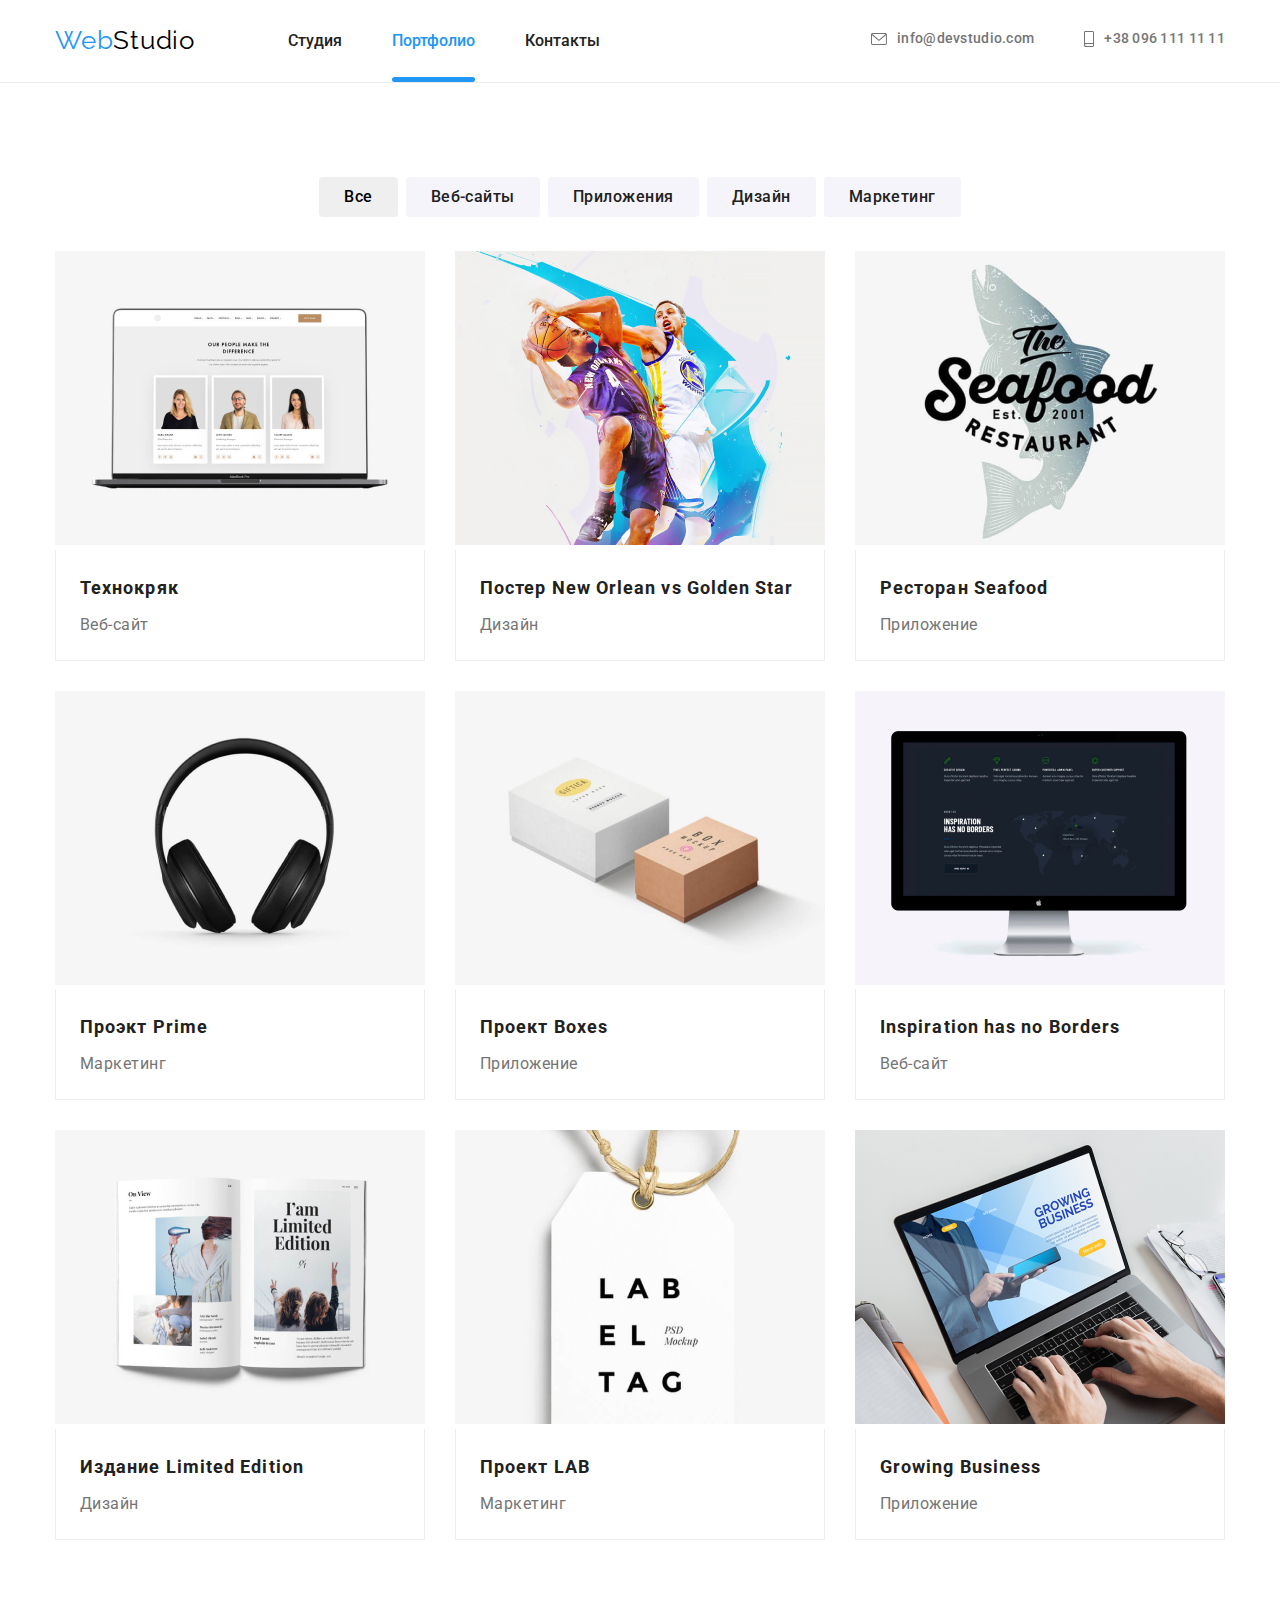
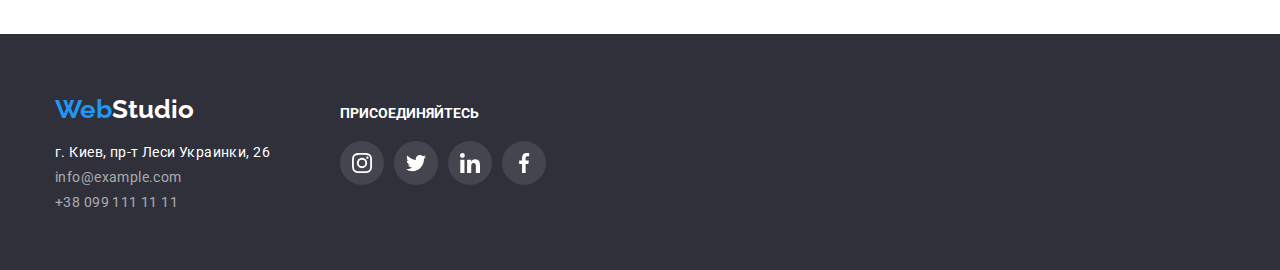
==== portfolio.html @ 8b9a1e79 "начинаем 6 дз" ====
<!DOCTYPE html>
<html lang="ru">
<head>
    <meta charset="UTF-8">
    <meta http-equiv="X-UA-Compatible" content="IE=edge">
    <meta name="viewport" content="width=device-width, initial-scale=1.0">
    <title>goit-markup-hw-02</title>
    <link rel="preconnect" href="https://fonts.gstatic.com">
    <link href="https://fonts.googleapis.com/css2?family=Roboto:wght@400;500;700&display=swap" rel="stylesheet">
    <link rel="preconnect" href="https://fonts.gstatic.com">
    <link href="https://fonts.googleapis.com/css2?family=Raleway:wght@700&display=swap" rel="stylesheet">
    <link rel="stylesheet" href="https://cdnjs.cloudflare.com/ajax/libs/modern-normalize/1.0.0/modern-normalize.min.css">
    <link rel="stylesheet" href="./CSS/style.css">
</head>
<body>
    <header class="header">
        <div class="container main-nav" >
        <a href="./" class="logo">
            <span class="logo-web">Web</span><span class="logo-studio">Studio</span> </a>
        <nav class="nav-font">
            <ul class="nav-list">
                <li class="item">
                    <a href="./index.html" class="next-link">Студия</a>
                </li>
                <li class="item">
                    <a href="#" class="next-link active-link">Портфолио</a>
                </li>
                <li class="item">
                    <a href="#" class="next-link">Контакты</a>
                </li>
            </ul>
        </nav>
        <ul class="contact-list">
            <li class="item">
                <a href="mail:info@devstudio.com" class="contact-link">
                    <svg class="icon" width="16" height="12">
                        <use href="./images/icons/sprite1.svg#icon-envelope"></use>
                    </svg>
                    info@devstudio.com
                </a>
            </li>
            <li>
                <a href="tel:+380961111111" class="contact-link">
                    <svg class="icon" width="10" height="16">
                        <use href="./images/icons/sprite1.svg#icon-smartphone"></use>
                    </svg>
                    +38 096 111 11 11
                </a>
            </li>
        </ul>
        </div>
    </header>
    <main>
        <section class="button-section">
            <!-- <h1></h1> -->
            <!-- <h2></h2> -->
            <div class="container">
            <ul class="button-position">
                <li>
                    <button class="button-list-first" type="button">Все</button>
                </li>
                <li>
                    <button class="button-list" type="button">Веб-сайты</button>
                </li>
                <li>
                    <button class="button-list" type="button">Приложения</button>
                </li>
                <li>
                    <button class="button-list" type="button">Дизайн</button>
                </li>
                <li>
                    <button class="button-list" type="button">Маркетинг</button>
                </li>
            </ul>
            <!-- Cards -->
             <!-- 1 card -->
                <ul class="card-list">
                    <li class="card-item">

                        <a class="card-link" href="#">
                            <div class="kriak-up">
                            <img src="./images/photo1.jpg" alt="photo1" width="370">
                            
                            
                                <p class="tehnokriak">Технокряк это современная площадка распространения коронавируса. Компании используют эту платформу для цифрового
                                шпионажа и атак на защищённые сервера конкурентов.</p>
                            
                            </div>

                        <div class="card-bottom-position">
                        <h3 class="card-title">Технокряк</h3>
                        <p class="explanation-about">Веб-сайт</p>
                        </div>
                        </a>
                        
                    </li>

             <!-- 2 card -->
                    <li class="card-item" >
                        
                        <a class="card-link" href="#"> 
                            <div class="kriak-up">
                            <img src="./images/photo2.jpg" alt="photo2" width="370">
                            
                            <p class="tehnokriak">Технокряк это современная площадка распространения коронавируса. Компании используют эту платформу
                                для цифрового
                                шпионажа и атак на защищённые сервера конкурентов.</p>

                            </div>
                        <div class="card-bottom-position">
                            <h3 class="card-title">Постер New Orlean vs Golden Star</h3> 
                        <p class="explanation-about">Дизайн</p>
                        </div>
                        </a>
                        
                    </li>

                    <li class="card-item">
                        
                        <a class="card-link" href="#">
                            <div class="kriak-up">
                             <img src="./images/photo3.jpg" alt="photo3" width="370">

                            <p class="tehnokriak">Технокряк это современная площадка распространения коронавируса. Компании используют эту платформу
                                для цифрового
                                шпионажа и атак на защищённые сервера конкурентов.</p>

                            </div>
                        <div class="card-bottom-position">
                            <h3 class="card-title">Ресторан Seafood</h3>
                        <p class="explanation-about">Приложение</p> 
                        </div>
                        </a>
                        
                    </li>

                    <li class="card-item">
                        <a class="card-link" href="#">
                            <div class="kriak-up">
                             <img src="./images/photo4.jpg" alt="photo4" width="370">

                            <p class="tehnokriak">Технокряк это современная площадка распространения коронавируса. Компании используют эту платформу
                                для цифрового
                                шпионажа и атак на защищённые сервера конкурентов.</p>

                            </div>
                        <div class="card-bottom-position">
                            <h3 class="card-title" >Проэкт Prime</h3>
                        <p class="explanation-about">Маркетинг</p> 
                        </div>
                        </a>
                    </li> 

                    <li class="card-item">
                        <a class="card-link" href="#">
                            <div class="kriak-up">
                             <img src="./images/photo5.jpg" alt="photo5" width="370">

                            <p class="tehnokriak">Технокряк это современная площадка распространения коронавируса. Компании используют эту платформу
                                для цифрового
                                шпионажа и атак на защищённые сервера конкурентов.</p>

                            </div>
                        <div class="card-bottom-position">
                            <h3 class="card-title">Проект Boxes</h3>
                        <p class="explanation-about">Приложение</p>
                        </div>
                        </a>
                    </li>

                    <li class="card-item" >
                        <a class="card-link" href="#">
                            <div class="kriak-up">
                             <img src="./images/photo6.jpg" alt="photo6" width="370">

                            <p class="tehnokriak">Технокряк это современная площадка распространения коронавируса. Компании используют эту платформу
                                для цифрового
                                шпионажа и атак на защищённые сервера конкурентов.</p>

                            </div>
                        <div class="card-bottom-position">
                            <h3 class="card-title">Inspiration has no Borders</h3>
                        <p class="explanation-about">Веб-сайт</p>
                        </div>
                        </a>
                    </li>

                    <li class="card-item">
                        <a class="card-link" href="#">
                            <div class="kriak-up"> 
                            <img src="./images/photo7.jpg" alt="photo7" width="370">

                            <p class="tehnokriak">Технокряк это современная площадка распространения коронавируса. Компании используют эту платформу
                                для цифрового
                                шпионажа и атак на защищённые сервера конкурентов.</p>

                            </div>
                        <div class="card-bottom-position">
                            <h3 class="card-title">Издание Limited Edition</h3>
                        <p class="explanation-about">Дизайн</p>
                        </div>
                        </a>
                    </li>

                    <li class="card-item">
                        <a class="card-link" href="#">
                            <div class="kriak-up">
                             <img src="./images/photo8.jpg" alt="photo8" width="370">

                            <p class="tehnokriak">Технокряк это современная площадка распространения коронавируса. Компании используют эту платформу
                                для цифрового
                                шпионажа и атак на защищённые сервера конкурентов.</p>

                            </div>
                        <div class="card-bottom-position">
                            <h3 class="card-title">Проект LAB</h3>
                        <p class="explanation-about">Маркетинг</p>
                        </div>
                        </a>
                    </li>

                    <li class="card-item">
                        <a class="card-link" href="#">
                            <div class="kriak-up">
                             <img src="./images/photo9.jpg" alt="photo9" width="370">

                            <p class="tehnokriak">Технокряк это современная площадка распространения коронавируса. Компании используют эту платформу
                                для цифрового
                                шпионажа и атак на защищённые сервера конкурентов.</p>
                                
                            </div>
                        <div class="card-bottom-position">
                            <h3 class="card-title">Growing Business</h3>
                        <p class="explanation-about">Приложение</p>
                        </div>
                        </a>
                    </li>

                </ul>
            </div>
        </section>
        
    </main>
    <footer class="footer footer-section">
        <div class="container footer-box" >
        <div class="footer-contacts">
        <a href="./" class="logo-footer-portfolio"><span class="logo-web-footer">Web</span><span class="logo-studio-footer">Studio</span></a>
        <address>
            <ul class="contact-list-footer">
                <li>
                    <p class="adress-nav">г. Киев, пр-т Леси Украинки, 26</p>
                </li>
                <li>
                    <a href="mail:info@example.com" class="contact-link-footer">info@example.com</a>
                </li>
                <li>
                    <a href="tel:+380991111111" class="contact-link-footer-tel">+38 099 111 11 11</a>
                </li>
            </ul>
        </address>
        </div>

        <div class="footer-social-media-list">
            <p class="join">ПРИСОЕДИНЯЙТЕСЬ</p>
            <ul class="sml-footer">
                <li class="sml-item">
                    <a class="social-link-footer sm-link-footer" href="#">
                        <svg class="footer-social-icon" width="20px" height="20px">
                            <use href="./images/icons/sprite1.svg#icon-instagram"></use>
                        </svg>
                    </a>
                </li>
                <li class="sml-item">
                    <a class="social-link-footer sm-link-footer" href="#">
                        <svg class="footer-social-icon" width="20px" height="20px">
                            <use href="./images/icons/sprite1.svg#icon-twitter"></use>
                        </svg>
                    </a>
                </li>
                <li class="sml-item">
                    <a class="social-link-footer sm-link-footer" href="#">
                        <svg class="footer-social-icon" width="20px" height="20px">
                            <use href="./images/icons/sprite1.svg#icon-linkedin"></use>
                        </svg>
                    </a>
                </li>
                <li class="sml-item">
                    <a class="social-link-footer sm-link-footer" href="#">
                        <svg class="footer-social-icon" width="20px" height="20px">
                            <use href="./images/icons/sprite1.svg#icon-facebook"></use>
                        </svg>
                    </a>
                </li>
            </ul>
        </div>
        </div>
    
    </footer>
    
</body>
</html>
---- CSS/style.css ----
/* Общее для двух страниц */
:root {
  --main-text-color: #212121;
  --title-text-color: #757575;
  --accent-color: #2196f3;
  --white-color: #ffffff;
  --back-color: #2f303a;
  --background-color: #f5f4fa;
  --box-shadow-color: 0px 1px 3px rgba(0, 0, 0, 0.12),
    0px 1px 1px rgba(0, 0, 0, 0.14), 0px 2px 1px rgba(0, 0, 0, 0.2);
  --main-font: "Roboto", sans-serif;
  --icon-color: #afb1b8;
  --accent-font: "Raleway", sans-serif;
}
*,
*::before,
*::after {
  box-sizing: border-box;
  margin: 0;
  padding: 0;
}
body {
  font-family: var(--main-font);
  color: var(--main-text-color);
}

.img {
  display: block;
  max-width: 100%;
  height: auto;
}

ul {
  list-style: none;
}
a {
  display: block;
  color: inherit;
  text-decoration: none;
}

.section {
  padding-bottom: 94px;
  padding-top: 94px;
}
/* Header-styles */
.header {
  color: var(--main-text-color);
  border-bottom: 1px solid #ececec;
}
.container {
  width: 1200px;
  margin: 0 auto;
  padding: 0 15px;
}

/* logotype */
.logo {
  display: inline-block;
  margin-right: 93px;

  font-family: var(--accent-font);
  font-size: 26px;
  letter-spacing: 0.03em;
}

.logo-web {
  color: var(--accent-color);
}
.logo-studio {
  color: black;
}
/* navigation */
/* выравниваю-с-помощью-флекс */
.main-nav {
  display: flex;
  align-items: center;
}

.nav-list a:hover,
.nav-list a:focus {
  color: var(--accent-color);
}
.nav-list {
  display: flex;
}
.nav-list .item {
  margin-right: 50px;
}

.nav-list .item:last-child {
  margin-right: 0px;
}

.nav-font {
  font-weight: 500;
}
.active-link {
  position: relative;

  color: var(--accent-color);
}

.active-link::after {
  content: "";
  display: block;
  width: 100%;
  height: 5px;
  background-color: var(--accent-color);
  border-radius: 4px;

  position: absolute;
  left: 0;
  bottom: 0;
}

.next-link {
  display: block;
  padding-top: 32px;
  padding-bottom: 32px;
}

.contact-link {
  font-family: var(--main-font);
  font-weight: 500;
  font-size: 14px;
  line-height: 1.143px;
  letter-spacing: 0.02em;
  color: var(--title-text-color);

  display: inline-flex;
  align-items: center;
}

.contact-list li:not(:first-child) {
  margin-left: 50px;
}

.contact-list {
  margin-left: auto;
  display: flex;
  color: var(--main-text-color);
}

.contact-list .item + .item {
  margin-left: 50px;
}
.contact-list a:hover {
  color: var(--accent-color);
}

.icon {
  fill: currentColor;
  margin-right: 10px;
}
/* Header-styles */

/* Main-styles */
/* Hero */
.hero-section {
  background-color: var(--back-color);
  color: var(--white-color);
  height: 600px;

  padding-top: 200px;
  padding-bottom: 200px;
  text-align: center;
}

.hero-picture {
  max-width: 1600px;
  margin-left: auto;
  margin-right: auto;
  background-image: linear-gradient(
      rgba(47, 48, 58, 0.4),
      rgba(47, 48, 58, 0.4)
    ),
    url(../images/Fonhero.jpg);
  background-repeat: no-repeat;
  background-position: center;
  background-size: cover;
}

.hero-title {
  margin: 0 auto;
  width: 696px;

  margin-bottom: 30px;
  font-weight: 900;
  font-size: 44px;
  line-height: 1.363;
  text-align: center;
  letter-spacing: 0.06em;
  text-transform: uppercase;
}

.main-button {
  min-width: 200px;
  padding: 10px 32px;
  border: none;
  border-radius: 4px;

  font-weight: 700;
  font-size: 16px;
  line-height: 1.875;
  align-items: center;
  text-align: center;
  letter-spacing: 0.06em;
  color: var(--white-color);
  background-color: var(--accent-color);
}

.main-button:hover,
.main-button:focus {
  background-color: var(--accent-color);
  color: var(--white-color);
  cursor: pointer;
}

/* Hero */

/* About-us */
.about-us-icon-box {
  width: 270px;
  height: 120px;
  display: flex;
  justify-content: center;
  align-items: center;
  margin-bottom: 30px;
  background-color: var(--background-color);
}
.about-us-list {
  display: flex;
}

.about-us-list .item {
  margin-right: 30px;
}
.about-us-list .item:last-child {
  margin-right: 0px;
}

.good-title {
  width: 270px;
  margin-bottom: 10px;

  font-family: var(--main-font);
  font-weight: 700;
  font-size: 14px;
  line-height: 1.143;
  letter-spacing: 0.03em;
  text-transform: uppercase;
  color: var(--main-text-color);
}
.about-good-title {
  width: 270px;

  font-family: var(--title-text-color);
  font-weight: 400;
  font-size: 14px;
  line-height: 1.714;
  letter-spacing: 0.03em;
  color: var(--title-text-color);
}
/* About-us */

/* What-are-we-doing */
.what-are-we-doing-section {
  padding-top: 0px;
  padding-bottom: 94px;
}
.about-images-list {
  display: inline-block;
  display: flex;
}

.about-images-list li {
  width: 370px;
}

.about-images-list li:not(:last-child) {
  margin-right: 30px;
}
.title {
  margin: 0 auto;
  margin-bottom: 50px;

  font-size: 36px;
  line-height: 1.167;
  letter-spacing: 0.03em;
  color: var(--main-text-color);
  text-align: center;
}

.range-image {
  position: relative;
}

.range-image::before {
  content: "";
  display: inline-block;
  position: absolute;
  width: 100%;
  height: 70px;
  bottom: 0;
  background-color: #2f303acc;
}

.range {
  position: absolute;
  bottom: 10%;
  right: 23%;
}

.range-title {
  font-family: var(--main-font);
  font-weight: 700;
  font-size: 14px;
  line-height: 1.142;
  letter-spacing: 0.03em;
  color: var(--white-color);
  /* text-align: center; */
}

/* What-are-we-doing */

/* Our-team */
.team-section {
  background-color: var(--background-color);
  padding-top: 94px;
  padding-bottom: 94px;
}

.team-list {
  display: flex;
  flex-wrap: wrap;
}

.team-list > .masters-item {
  background-color: var(--white-color);
  box-shadow: 0px 1px 3px rgba(0, 0, 0, 0.12), 0px 1px 1px rgba(0, 0, 0, 0.14),
    0px 2px 1px rgba(0, 0, 0, 0.2);

  margin-top: 30px;
}

.team-list > .masters-item:not(:first-child) {
  margin-left: 30px;
}

.section-title {
  margin-bottom: 50px;

  font-size: 36px;
  line-height: 1.167;
  letter-spacing: 0.03em;
  color: var(--main-text-color);
  text-align: center;
}

.team-content {
  padding: 30px 0;
  box-shadow: var(--box-shadow-color);
  border-radius: 0px 0px 4px 4px;
}
.masters-item {
  width: 270px;
  text-align: center;
}
.member-of-team {
  margin-bottom: 10px;

  font-weight: 500;
  font-size: 16px;
  line-height: 1.187;
  letter-spacing: 0.03em;
  color: var(--main-text-color);
}
.position {
  font-weight: 400;
  font-size: 16px;
  line-height: 1.187;
  letter-spacing: 0.03em;
  margin-bottom: 16px;
  color: var(--title-text-color);
}

.social-media-list {
  display: flex;
  justify-content: center;
  margin-bottom: 30px;
  margin-left: 32px;
  margin-right: 32px;
}
.social-media-list li:not(:last-child) {
  margin-right: 10px;
}

.social-link {
  width: 44px;
  height: 44px;
  border-radius: 50%;
  display: flex;
  justify-content: center;
  align-items: center;
}

.social-link {
  fill: var(--icon-color);
}

.social-link:hover,
.social-link:focus {
  background-color: var(--accent-color);
  fill: var(--white-color);
}

/* третий вариант НЕ ВаРиант */
/* .social-link {
  color: var(--white-color);
  background-color: var(--accent-color);
}

.social-link:hover {
  color: var(--white-color);
  background-color: var(--accent-color);
} */

/* Второй вариант не подошел */

/* .icon-hover:hover,
.icon-hover:focus {
  background-color: var(--accent-color);
}

.social-link:hover .social-icon-team,
.social-link:focus .social-icon-team {
  fill: var(--white-color);
} */

/* Первый вариант не подошел */

/* .social-media-list li:hover {
  background-color: var(--accent-color);
}

.social-icon-team:hover {
  fill: var(--white-color);
} */

.sm-link-footer {
  color: inherit;
  background-color: rgba(255, 255, 255, 0.1);
}
.social-link-footer {
  width: 44px;
  height: 44px;
  display: flex;
  justify-content: center;
  align-items: center;
  border-radius: 50%;
}

.social-link-footer:hover {
  background-color: var(--accent-color);
}
/* Our-team */

/* Client-section */

.client-section {
  padding: 94px 0;
  margin: 0 auto;
}

.title-client {
  margin-bottom: 50px;
  text-align: center;
  font-weight: 700;
  font-size: 36px;
  line-height: 1.17;
}

.client-list {
  display: flex;
  flex-wrap: wrap;
}
.client-list > .client-item-position:not(:last-child) {
  margin-right: 30px;
}

.client-link {
  width: 170px;
  height: 92px;
  display: flex;
  justify-content: center;
  align-items: center;
  border-radius: 4px;
  border: 1px solid var(--icon-color);
  color: var(--icon-color);
}
.client-icon {
  display: flex;
  max-width: 100%;
  fill: currentColor;
}

.client-link:hover .client-icon,
.client-link:focus .client-icon {
  fill: var(--accent-color);
}

.client-link:hover,
.client-link:focus {
  border-color: var(--accent-color);
}

/* Client-section */

/* Contacts-footer */

.footer {
  padding-top: 60px;
  padding-bottom: 60px;
  background-color: var(--back-color);
}
.footer-section {
  /* padding: 94px 0; */
  margin: 0 auto;
}

.footer-box {
  display: flex;
  align-items: baseline;
}
.footer-contacts {
  margin-right: 70px;
}
.logo-footer {
  display: inline-block;
  /* margin-top: 60px; */
  margin-bottom: 20px;
  font-family: var(--accent-font);
  font-weight: 700;
  font-style: normal;
  font-size: 26px;
  line-height: 1.174;
}

.logo-footer-portfolio {
  display: inline-block;
  /* margin-top: 60px; */
  margin-bottom: 20px;
  font-family: var(--accent-font);
  font-weight: 700;
  font-style: normal;
  font-size: 26px;
  line-height: 1.174;
}
.logo-web-footer {
  color: var(--accent-color);
}

.logo-studio-footer {
  color: var(--white-color);
}

.contact-list-footer {
  display: flex;
  flex-direction: column;

  font-style: normal;
  font-weight: 400;
  font-size: 14px;
  letter-spacing: 00.03em;
  color: var(--main-text-color);
}
.adress-nav {
  margin-bottom: 9px;
  color: var(--white-color);
}
.contact-link-footer {
  display: inline-block;
  margin-bottom: 9px;
  color: rgba(255, 255, 255, 0.6);
}
.contact-link-footer-tel {
  display: inline-block;
  color: rgba(255, 255, 255, 0.6);
}

.join {
  margin-bottom: 20px;
  font-size: 14px;
  line-height: 1.143;
  font-weight: 700;
  text-transform: uppercase;
  color: var(--white-color);
}

.footer-social-icon {
  fill: var(--white-color);
}
.sml-footer {
  display: flex;
}

.sml-item:not(:last-child) {
  margin-right: 10px;
}

/* contacts-footer */

/* PORTFOLIO-STILES */

/* Header-stiles-portfolio-copy-from-main*/

.button-section {
  padding-top: 94px;
  padding-bottom: 94px;
}
.button-position {
  display: flex;
  justify-content: center;
  margin-bottom: 34px;
}

.button-position li:not(:last-child) {
  margin-right: 8px;
}

.button-list-first {
  display: inline-block;
  border: 1px solid transparent;
  border-radius: 4px;
  padding: 6px 24px;

  font-weight: 500;
  font-size: 16px;
  line-height: 1.625;
  letter-spacing: 0.03em;
}

.button-list {
  display: inline-block;
  padding: 6px 24px;
  background-color: var(--background-color);
  border-radius: 4px;
  border: 1px solid transparent;

  font-weight: 500;
  font-size: 16px;
  line-height: 1.625;
  letter-spacing: 0.03em;
  color: var(--main-text-color);
}

.button-list-first:hover,
.button-list-first:focus {
  background-color: var(--accent-color);
  color: var(--white-color);
  cursor: pointer;
  box-shadow: 0px 3px 1px rgb(0 0 0 / 10%), 0px 1px 2px rgb(0 0 0 / 8%),
    0px 2px 2px rgb(0 0 0 / 12%);
}

.button-list:hover,
.button-list:focus {
  background-color: var(--accent-color);
  color: var(--white-color);
  cursor: pointer;
  box-shadow: 0px 3px 1px rgb(0 0 0 / 10%), 0px 1px 2px rgb(0 0 0 / 8%),
    0px 2px 2px rgb(0 0 0 / 12%);
}
/* Button-list */

/* Card-list */

.card-list {
  padding: 0px;
  margin: 0px;
  display: flex;
  list-style: none;

  flex-wrap: wrap;
  margin-right: -30px;
  margin-bottom: -30px;
}

/* НЕ-МОГУ-это-раскомитить(то-что-внизу) */

/* /* /* }  */

.card-link {
  display: inline-block;
  flex-direction: column;
  transition: var(--box-shadow-color) 250ms cubic-bezier(0.4, 0, 0.2, 1);
}

/* .card-link:hover .tehnokriak {
  opacity: 1;
}

.kriak-up:hover::before {
  opacity: 1;
}

.kriak-up::before {
  content: "";
  position: absolute;
  top: 0;
  left: 0;
  width: 100%;
  height: 100%;
  background-color: rgba(33, 150, 243, 0.9);
  opacity: 0;
} */

.kriak-up {
  position: relative;
  overflow: hidden;
}

/* .kriak-position {
  position: absolute;
  top: 25%;
  left: 5%;
  transform: translate(-50%, -50%);
} */

.tehnokriak {
  position: absolute;
  top: 100%;
  left: 0;
  width: 100%;
  height: 100%;
  display: flex;
  justify-content: left;
  align-items: center;
  padding: 0 24px;
  background-color: rgba(33, 150, 243, 0.9);

  font-size: 18px;
  line-height: 1.56;
  letter-spacing: 0.03em;
  color: var(--white-color);
  transition: 250ms cubic-bezier(0.4, 0, 0.2, 1);
}

.card-link:hover .tehnokriak,
.card-link:focus .tehnokriak {
  transform: translateY(-100%);
}
/* .tehnokriak {
  font-family: var(--main-font);
  font-weight: 400;
  font-size: 18px;
  line-height: 1.473;
  letter-spacing: 0.03em;
  opacity: 0;
  position: absolute;
  top: 25%;
  left: 5%;
  
} */

.card-item:hover {
  box-shadow: 0px 1px 3px rgba(0, 0, 0, 0.12), 0px 1px 1px rgba(0, 0, 0, 0.14),
    0px 2px 1px rgba(0, 0, 0, 0.2);
}

.card-list > .card-item {
  flex-basis: calc(100% / 3 - 30px);
  background-color: var(--white-color);
  margin-right: 30px;
  margin-bottom: 30px;
}

.card-bottom-position {
  padding: 20px 24px;
  border-bottom: 1px solid #eeeeee;
  border-left: 1px solid #eeeeee;
  border-right: 1px solid #eeeeee;
}

.card-title {
  margin-bottom: 4px;

  font-size: 18px;
  line-height: 2;
  letter-spacing: 0.06em;
  color: var(--main-text-color);
}
.explanation-about {
  font-weight: 400;
  font-size: 16px;
  line-height: 1.875;
  letter-spacing: 0.03em;
  color: var(--title-text-color);
}
/* Card-lit */

.backdrop {
  position: fixed;
  top: 0;
  left: 0;
  width: 100%;
  height: 100%;
  background-color: rgba(0, 0, 0, 0.2);
}

.backdrop.is-hidden {
  visibility: hidden;

  opacity: 0;
  pointer-events: none;
  transition: opacity 300ms cubic-bezier(0.4, 0, 0.2, 1),
    visibility 300ms cubic-bezier(0.4, 0, 0.2, 1);
}

.is-hidden {
  visibility: hidden;

  opacity: 0;
  pointer-events: none;
  transition: opacity 300ms cubic-bezier(0.4, 0, 0.2, 1),
    visibility 300ms cubic-bezier(0.4, 0, 0.2, 1);
}

.modal {
  position: absolute;
  top: 50%;
  left: 50%;
  transform: translate(-50%, -50%);
  width: 528px;
  height: 581px;
  background-color: var(--white-color);
  padding: 9px;
}
.modal-button {
  position: absolute;
  right: 8px;
  top: 8px;
  display: flex;
  justify-content: center;
  align-items: center;
  width: 30px;
  height: 30px;
  border-radius: 50%;
  border: 1px solid rgba(0, 0, 0, 0.1);
  cursor: pointer;
}

.modal-button:hover,
.modal-button:focus {
  border-color: var(--accent-color);
  color: var(--accent-color);
}

.modal-icon {
  width: 18px;
  height: 18px;
  fill: currentColor;
}
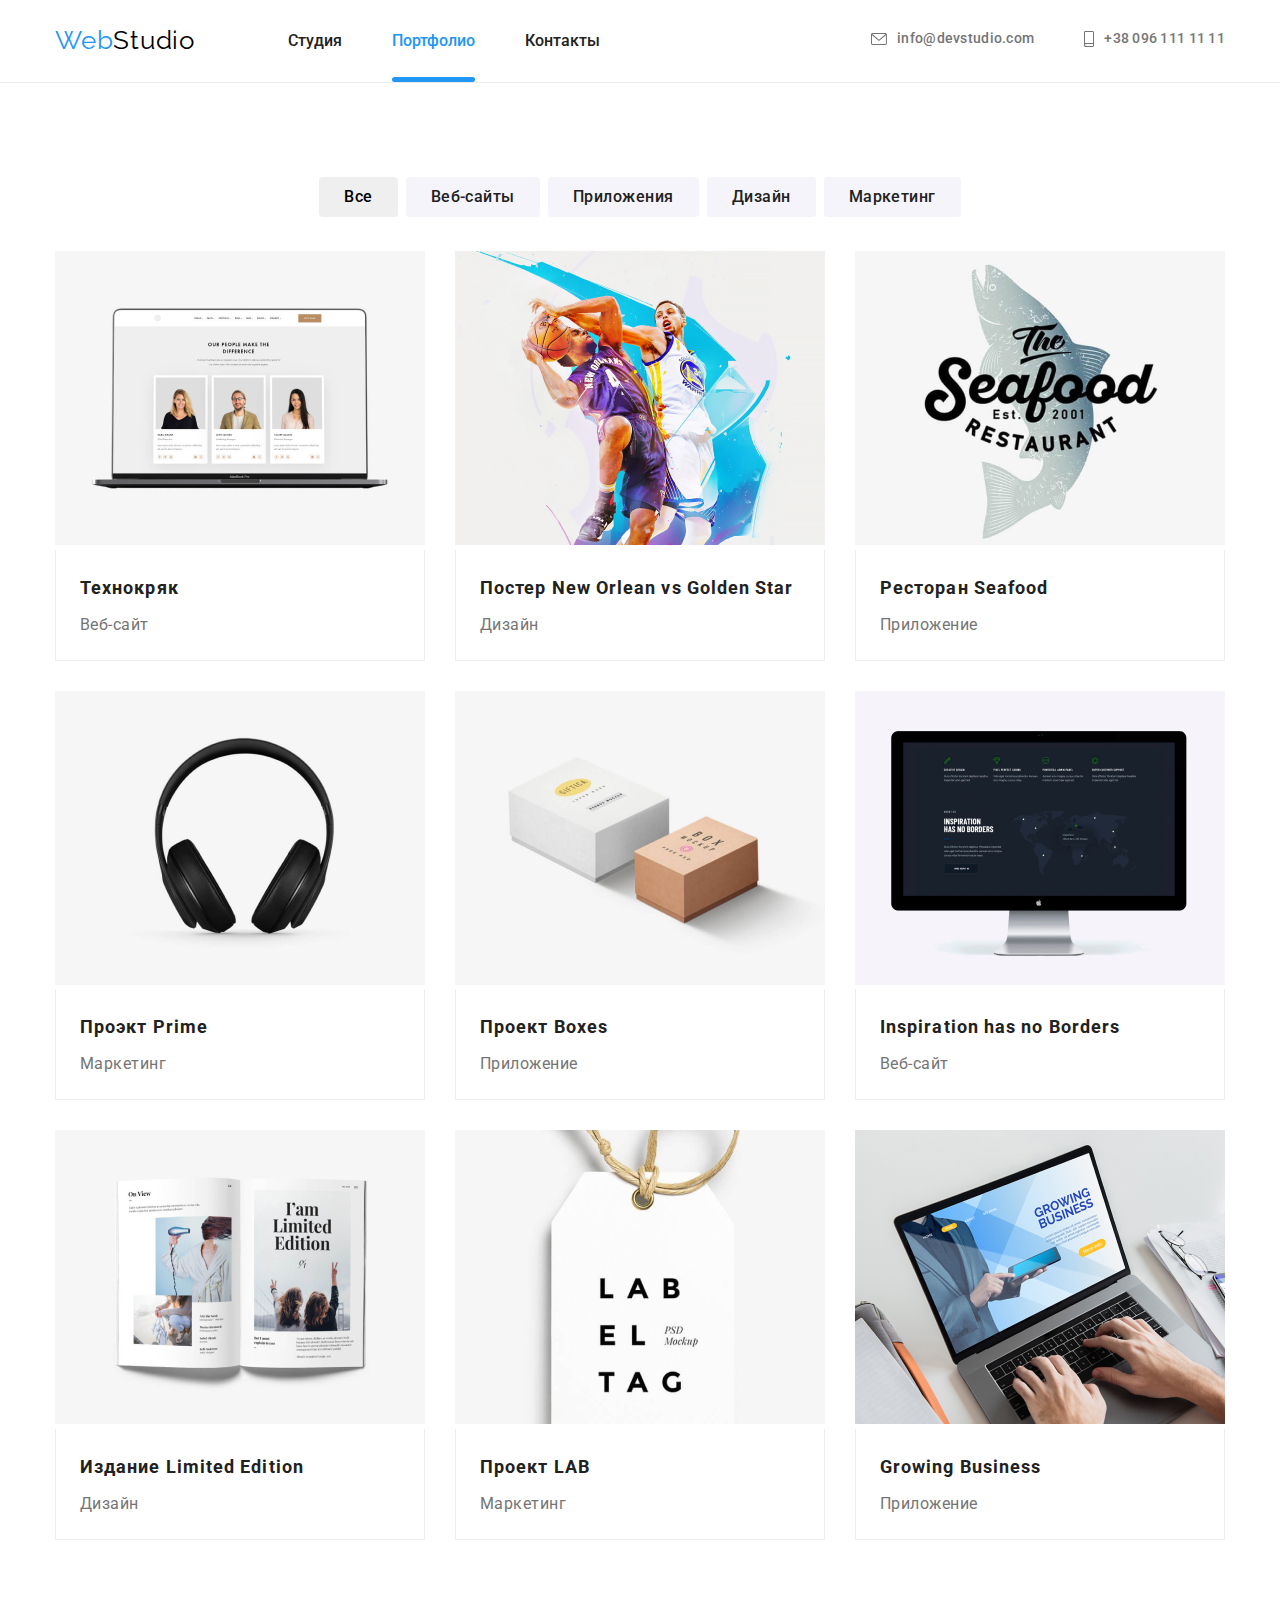
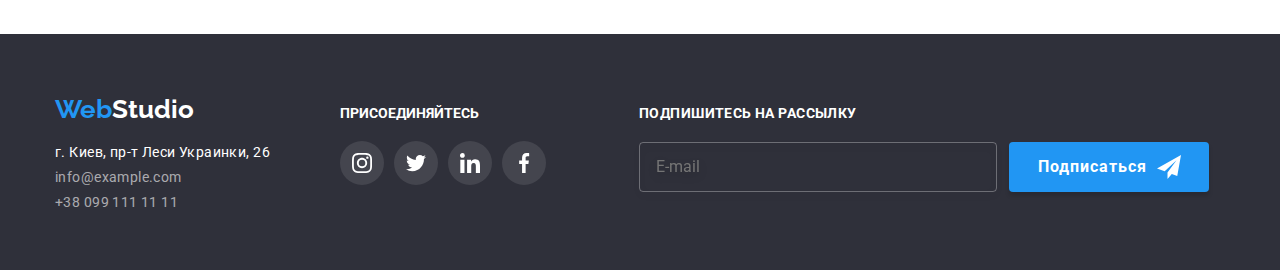
==== commit 68b56843: "Закончила 6 ДЗ!!!!!!" ====
--- a/portfolio.html
+++ b/portfolio.html
@@ -293,6 +293,21 @@
                 </li>
             </ul>
         </div>
+
+            <form action="#">
+                <b class="subscribe-title">Подпишитесь на рассылку</b>
+                <div class="footer-form">
+                    <label for="user-email"></label>
+                    <input type="email" class="footer-input" name="user-email" id="user-email" placeholder="E-mail" required>
+                    <button type="submit" class="footer-form-btn touch-transform">
+                        Подписаться
+                        <svg class="footer-form-icon" width="24" height="24">
+                            <use href="./images/icons/sprite1.svg#icon-send"></use>
+                        </svg>
+                    </button>
+                </div>
+            </form>
+
         </div>
     
     </footer>
--- a/CSS/style.css
+++ b/CSS/style.css
@@ -319,7 +319,6 @@
   line-height: 1.142;
   letter-spacing: 0.03em;
   color: var(--white-color);
-  /* text-align: center; */
 }
 
 /* What-are-we-doing */
@@ -414,39 +413,6 @@
   background-color: var(--accent-color);
   fill: var(--white-color);
 }
-
-/* третий вариант НЕ ВаРиант */
-/* .social-link {
-  color: var(--white-color);
-  background-color: var(--accent-color);
-}
-
-.social-link:hover {
-  color: var(--white-color);
-  background-color: var(--accent-color);
-} */
-
-/* Второй вариант не подошел */
-
-/* .icon-hover:hover,
-.icon-hover:focus {
-  background-color: var(--accent-color);
-}
-
-.social-link:hover .social-icon-team,
-.social-link:focus .social-icon-team {
-  fill: var(--white-color);
-} */
-
-/* Первый вариант не подошел */
-
-/* .social-media-list li:hover {
-  background-color: var(--accent-color);
-}
-
-.social-icon-team:hover {
-  fill: var(--white-color);
-} */
 
 .sm-link-footer {
   color: inherit;
@@ -525,7 +491,6 @@
   background-color: var(--back-color);
 }
 .footer-section {
-  /* padding: 94px 0; */
   margin: 0 auto;
 }
 
@@ -538,7 +503,6 @@
 }
 .logo-footer {
   display: inline-block;
-  /* margin-top: 60px; */
   margin-bottom: 20px;
   font-family: var(--accent-font);
   font-weight: 700;
@@ -549,7 +513,6 @@
 
 .logo-footer-portfolio {
   display: inline-block;
-  /* margin-top: 60px; */
   margin-bottom: 20px;
   font-family: var(--accent-font);
   font-weight: 700;
@@ -589,6 +552,10 @@
   color: rgba(255, 255, 255, 0.6);
 }
 
+.footer-social-media-list {
+  margin-right: 93px;
+}
+
 .join {
   margin-bottom: 20px;
   font-size: 14px;
@@ -607,6 +574,55 @@
 
 .sml-item:not(:last-child) {
   margin-right: 10px;
+}
+
+.subscribe-title {
+  display: block;
+  margin-bottom: 20px;
+
+  font-weight: bold;
+  font-size: 14px;
+  line-height: 1.14;
+  letter-spacing: 0.03em;
+  text-transform: uppercase;
+  color: var(--white-color);
+}
+
+.footer-form {
+  display: flex;
+}
+
+.footer-input {
+  width: 358px;
+  padding: 15px 16px;
+  margin-right: 12px;
+  border: 1px solid rgba(255, 255, 255, 0.3);
+  filter: drop-shadow(0px 4px 4px rgba(0, 0, 0, 0.15));
+  border-radius: 4px;
+  background-color: transparent;
+  cursor: pointer;
+}
+
+.footer-form-btn {
+  display: flex;
+  align-items: center;
+  padding: 10px 28px 10px 29px;
+
+  font-weight: bold;
+  font-size: 16px;
+  line-height: 1.87;
+  letter-spacing: 0.06em;
+  color: var(--white-color);
+  background-color: var(--accent-color);
+  box-shadow: 0px 4px 4px rgba(0, 0, 0, 0.15);
+  border-radius: 4px;
+  border: none;
+  cursor: pointer;
+}
+
+.footer-form-icon {
+  fill: var(--white-color);
+  margin-left: 10px;
 }
 
 /* contacts-footer */
@@ -751,18 +767,6 @@
 .card-link:focus .tehnokriak {
   transform: translateY(-100%);
 }
-/* .tehnokriak {
-  font-family: var(--main-font);
-  font-weight: 400;
-  font-size: 18px;
-  line-height: 1.473;
-  letter-spacing: 0.03em;
-  opacity: 0;
-  position: absolute;
-  top: 25%;
-  left: 5%;
-  
-} */
 
 .card-item:hover {
   box-shadow: 0px 1px 3px rgba(0, 0, 0, 0.12), 0px 1px 1px rgba(0, 0, 0, 0.14),
@@ -799,6 +803,8 @@
   color: var(--title-text-color);
 }
 /* Card-lit */
+
+/* Модальное окно, */
 
 .backdrop {
   position: fixed;
@@ -835,8 +841,8 @@
   width: 528px;
   height: 581px;
   background-color: var(--white-color);
-  padding: 9px;
-}
+}
+
 .modal-button {
   position: absolute;
   right: 8px;
@@ -846,6 +852,7 @@
   align-items: center;
   width: 30px;
   height: 30px;
+  background-color: var(--white-color);
   border-radius: 50%;
   border: 1px solid rgba(0, 0, 0, 0.1);
   cursor: pointer;
@@ -853,7 +860,6 @@
 
 .modal-button:hover,
 .modal-button:focus {
-  border-color: var(--accent-color);
   color: var(--accent-color);
 }
 
@@ -862,3 +868,166 @@
   height: 18px;
   fill: currentColor;
 }
+
+/* Форма */
+
+.form {
+  width: 528px;
+  padding: 40px;
+  display: flex;
+  flex-direction: column;
+}
+
+.title-modal-form {
+  display: inline-block;
+  margin-bottom: 12px;
+  font-weight: bold;
+  font-size: 20px;
+  line-height: 1.15;
+  letter-spacing: 0.03em;
+  text-align: center;
+}
+
+.form-label {
+  font-weight: normal;
+  font-size: 12px;
+  line-height: 1.16;
+  letter-spacing: 0.01em;
+  color: var(--title-text-color);
+  margin-bottom: 4px;
+  text-align: left;
+}
+
+.used-transform {
+  transition-property: color, fill, background-color, border, box-shadow,
+    opacity, transform;
+  transition-duration: 250ms;
+  transition-timing-function: cubic-bezier(0.4, 0, 0.2, 1);
+}
+
+.form-box {
+  position: relative;
+  margin-bottom: 10px;
+}
+
+.form-input {
+  width: 100%;
+  height: 40px;
+  margin: 0;
+  padding: 14px 42px;
+  border: 1px solid rgba(33, 33, 33, 0.2);
+  border-radius: 4px;
+}
+
+.form-input:focus,
+.form-textarea:focus {
+  border-color: var(--accent-color);
+  outline: none;
+}
+
+.modal-icon-position {
+  position: absolute;
+  top: 50%;
+  left: 15px;
+  transform: translateY(-50%);
+}
+
+.form-input:focus ~ .modal-icon-position {
+  fill: var(--accent-color);
+}
+
+.textarea-form {
+  width: 100%;
+  height: 120px;
+  padding: 12px 16px;
+  resize: none;
+  margin-bottom: 20px;
+  font-weight: normal;
+  font-size: 14px;
+  line-height: 1.14;
+  letter-spacing: 0.01em;
+  border: 1px solid rgba(33, 33, 33, 0.2);
+  border-radius: 4px;
+}
+
+.textarea-form:focus {
+  border-color: var(--accent-color);
+  outline: none;
+}
+.secure {
+  display: flex;
+  align-items: center;
+  justify-content: center;
+  font-weight: normal;
+  font-size: 14px;
+  line-height: 1.71;
+  letter-spacing: 0.03em;
+  color: var(--title-text-color);
+  margin-bottom: 30px;
+}
+
+.checkbox {
+  position: absolute;
+  width: 1px;
+  height: 1px;
+  margin: -1px;
+  border: 0;
+  padding: 0;
+  clip: rect(0 0 0 0);
+  overflow: hidden;
+}
+
+.checkbox:checked + .checkbox-icon {
+  border-color: transparent;
+  background-color: var(--accent-color);
+  background-image: url(../images/icons/check.svg);
+  background-size: contain;
+  background-origin: border-box;
+}
+
+.checkbox-icon {
+  display: inline-block;
+  width: 16px;
+  height: 15px;
+  border: 2px solid var(--main-text-color);
+  border-radius: 2px;
+  margin-right: 7px;
+  cursor: pointer;
+}
+
+.secure-link {
+  display: inline-block;
+  font-size: 14px;
+  line-height: 1.71;
+  letter-spacing: 0.03em;
+  text-decoration-line: underline;
+  color: var(--accent-color);
+  margin-left: 4px;
+  cursor: pointer;
+}
+
+.modal-btn {
+  display: flex;
+  justify-content: center;
+  align-items: center;
+}
+
+.modal-form-btn {
+  width: 200px;
+  height: 50px;
+  font-weight: bold;
+  font-size: 16px;
+  line-height: 1.87;
+  letter-spacing: 0.06em;
+  background: var(--accent-color);
+  box-shadow: var(--box-shadow-color);
+  color: var(--white-color);
+  border-radius: 4px;
+  border: none;
+  cursor: pointer;
+}
+
+.modal-form-btn:hover,
+.modal-form-btn:focus {
+  background-color: #188ce8;
+}
